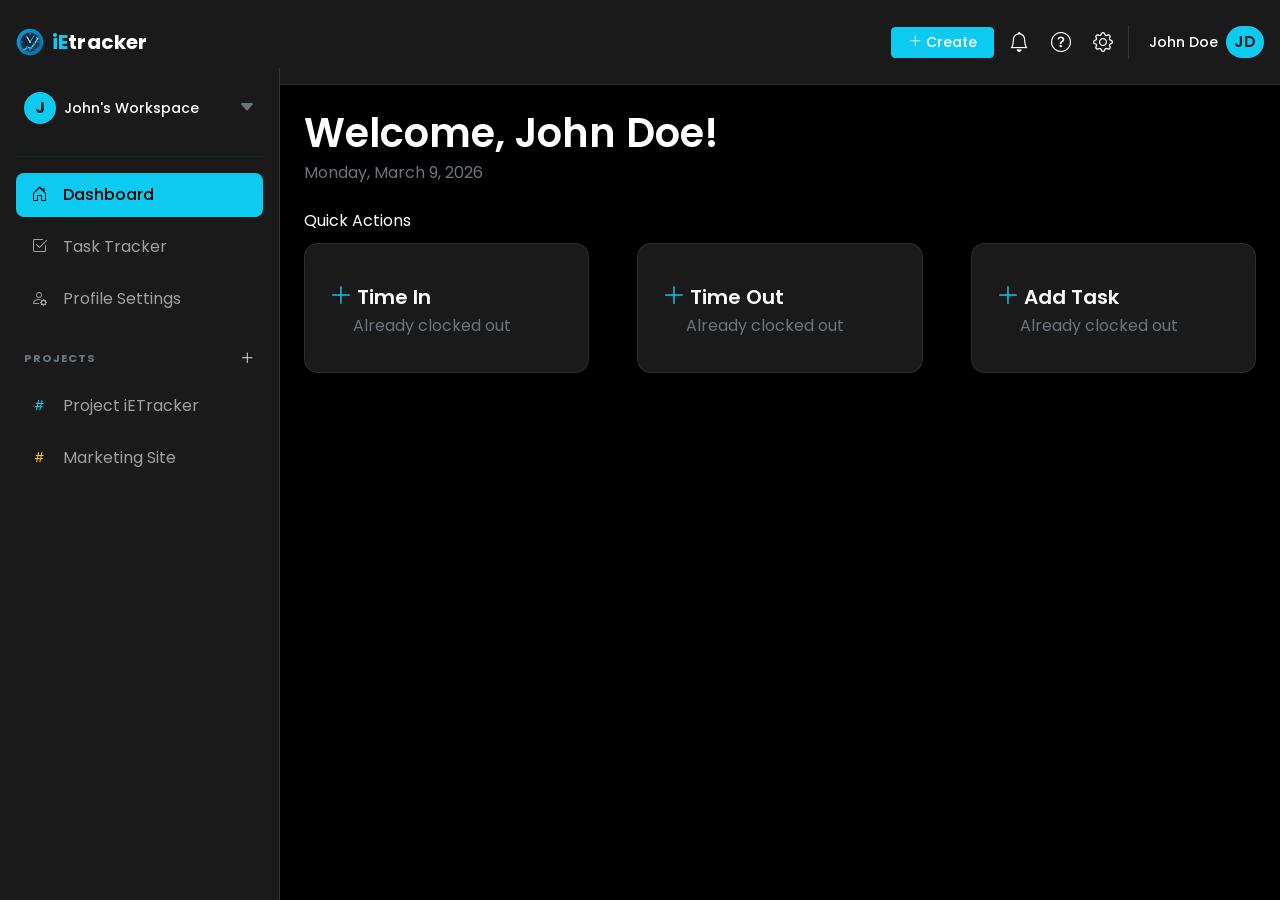
==== index.html @ 57fd5f18 "moved index" ====
<!doctype html>
<html lang="en">
  <head>
    <meta charset="utf-8" />
    <meta name="viewport" content="width=device-width, initial-scale=1" />
    <title>iEtracker</title>
    <link rel="icon" type="image/png" href="/resources/images/logo.svg" />
    <link
      href="https://cdn.jsdelivr.net/npm/bootstrap@5.3.8/dist/css/bootstrap.min.css"
      rel="stylesheet"
      integrity="sha384-sRIl4kxILFvY47J16cr9ZwB07vP4J8+LH7qKQnuqkuIAvNWLzeN8tE5YBujZqJLB"
      crossorigin="anonymous" />
    <link
      rel="stylesheet"
      href="https://cdn.jsdelivr.net/npm/bootstrap-icons@1.11.0/font/bootstrap-icons.css" />
    <link rel="stylesheet" href="/styles/style.css" />
  </head>
  <body>
    <nav class="navbar navbar-expand-lg app-navbar">
      <div class="container-fluid app-navbar-inner">
        <a
          href="#"
          class="app-brand d-flex align-items-center gap-2 text-decoration-none">
          <img class="app-logo" src="/resources/images/logo.svg" alt="logo" />
          <div class="d-flex align-items-center lh-1">
            <span class="text-info fs-5 fw-bold text-decoration-none">iE</span
            ><span class="text-white fs-5 fw-bold text-decoration-none"
              >tracker</span
            >
          </div>
        </a>

        <div class="d-flex align-items-center gap-3 app-navbar-actions">
          <div class="d-flex align-items-center gap-2 app-navbar-tools">
            <button
              type="button"
              class="btn btn-info btn-sm px-3 fw-medium text-white">
              <i class="bi bi-plus-lg"></i> Create
            </button>
            <button
              class="btn app-icon-btn"
              type="button"
              aria-label="Notifications">
              <i class="bi bi-bell fs-5 text-white"></i>
            </button>
            <button class="btn app-icon-btn" type="button" aria-label="Help">
              <i class="bi bi-question-circle fs-5 text-white"></i>
            </button>
            <button
              class="btn app-icon-btn"
              type="button"
              aria-label="Settings">
              <i class="bi bi-gear fs-5 text-white"></i>
            </button>
          </div>
          <div class="d-flex align-items-center gap-2 app-profile">
            <span class="text-white small fw-medium">John Doe</span>
            <span class="rounded-pill bg-info text-dark fw-semibold px-2 py-1"
              >JD</span
            >
          </div>
        </div>
      </div>
    </nav>

    <aside class="sidebar d-flex flex-column p-3">
      <!-- Workspace Switcher Area -->
      <div class="d-flex align-items-center justify-content-between mb-4 p-2">
        <div class="d-flex align-items-center gap-2">
          <span
            class="rounded-circle bg-info text-dark fw-bold d-flex align-items-center justify-content-center"
            style="width: 32px; height: 32px"
            >J</span
          >
          <span class="text-white fw-medium small">John's Workspace</span>
        </div>

        <i class="bi bi-caret-down-fill text-secondary"></i>
      </div>

      <span
        class="border border-bottom-0 border-info"
        style="--bs-border-opacity: 0.1"></span>
      <!-- Primary Navigation -->
      <div class="d-flex flex-column gap-1 mb-4">
        <!-- <small class="text-uppercase text-secondary fw-bold mb-2 px-2" style="font-size: 0.7rem; letter-spacing: 1px;">Main Menu</small> -->
        <a
          href="#"
          class="nav-link active d-flex align-items-center gap-3 mt-3">
          <i class="bi bi-house-door"></i> Dashboard
        </a>
        <a href="#" class="nav-link d-flex align-items-center gap-3">
          <i class="bi bi-check2-square"></i> Task Tracker
        </a>
        <a href="#" class="nav-link d-flex align-items-center gap-3">
          <i class="bi bi-person-gear"></i> Profile Settings
        </a>
      </div>

      <!-- Projects Section -->
      <div class="d-flex flex-column gap-1">
        <div
          class="d-flex align-items-center justify-content-between px-2 mb-2">
          <small
            class="text-uppercase text-secondary fw-bold"
            style="font-size: 0.7rem; letter-spacing: 1px"
            >Projects</small
          >
          <button class="btn btn-sm p-0 text-white">
            <i class="bi bi-plus-lg"></i>
          </button>
        </div>
        <a href="#" class="nav-link d-flex align-items-center gap-3">
          <i class="bi bi-hash text-info"></i> Project iETracker
        </a>
        <a href="#" class="nav-link d-flex align-items-center gap-3">
          <i class="bi bi-hash text-warning"></i> Marketing Site
        </a>
      </div>
    </aside>

    <main class="app-main">

      <h1 class="text-white fw-semibold mb-1">Welcome, John Doe!</h1>
      <p class="text-secondary mb-4">Monday, March 9, 2026</p>
      <span class="text-white">Quick Actions </span>

      <section class="d-flex gap-5 justify-content-center">

      <div
        class="content-card quick-action-card d-flex align-items-center gap-3 text-light">
        <div class="d-flex flex-column">
          <div>
           <i class="bi bi-plus-lg fs-4 text-info"></i>
          <span class="fs-5 fw-semibold">Time In</span>
          </div>
          <span class="fs-6 text-secondary mx-4">Already clocked out</span>
        </div>
      </div>

       <div
        class="content-card quick-action-card d-flex align-items-center gap-3 text-light">
        <div class="d-flex flex-column">
          <div>
           <i class="bi bi-plus-lg fs-4 text-info"></i>
          <span class="fs-5 fw-semibold">Time Out</span>
          </div>
          <span class="fs-6 text-secondary mx-4">Already clocked out</span>
        </div>
      </div>

      <div
        class="content-card quick-action-card d-flex align-items-center gap-3 text-light">
        <div class="d-flex flex-column">
          <div>
           <i class="bi bi-plus-lg fs-4 text-info"></i>
          <span class="fs-5 fw-semibold">Add Task</span>
          </div>
          <span class="fs-6 text-secondary mx-4">Already clocked out</span>
        </div>
      </div>

      </section>
    </main>

    <script
      src="https://cdn.jsdelivr.net/npm/@popperjs/core@2.11.8/dist/umd/popper.min.js"
      integrity="sha384-I7E8VVD/ismYTF4hNIPjVp/Zjvgyol6VFvRkX/vR+Vc4jQkC+hVqc2pM8ODewa9r"
      crossorigin="anonymous"></script>
    <script
      src="https://cdn.jsdelivr.net/npm/bootstrap@5.3.8/dist/js/bootstrap.min.js"
      integrity="sha384-G/EV+4j2dNv+tEPo3++6LCgdCROaejBqfUeNjuKAiuXbjrxilcCdDz6ZAVfHWe1Y"
      crossorigin="anonymous"></script>
    <script
      src="https://cdn.jsdelivr.net/npm/bootstrap@5.3.8/dist/js/bootstrap.bundle.min.js"
      integrity="sha384-FKyoEForCGlyvwx9Hj09JcYn3nv7wiPVlz7YYwJrWVcXK/BmnVDxM+D2scQbITxI"
      crossorigin="anonymous"></script>
  </body>
</html>
---- styles/style.css ----
@import url("https://fonts.googleapis.com/css2?family=Inter:ital,opsz,wght@0,14..32,100..900;1,14..32,100..900&family=Poppins:ital,wght@0,100;0,200;0,300;0,400;0,500;0,600;0,700;0,800;0,900;1,100;1,200;1,300;1,400;1,500;1,600;1,700;1,800;1,900&display=swap");

* {
  font-family: "Poppins", "Arial";
}

:root {
  --app-navbar-height: 68px;
  --app-sidebar-width: 280px;
}

body {
  background-color: black;
  margin: 0;
}

.navbar,
.sidebar {
  background-color: #1a1a1a;
}

.app-navbar {
  border-bottom: 1px solid rgba(255, 255, 255, 0.08);
}

.app-navbar-inner {
  min-height: var(--app-navbar-height);
  padding-inline: 1rem;
}

.app-brand {
  letter-spacing: 0.01em;
}

.app-logo {
  width: 28px;
  height: 28px;
}

.app-navbar-tools {
  padding-right: 0.5rem;
  border-right: 1px solid rgba(255, 255, 255, 0.12);
}

.app-icon-btn {
  width: 34px;
  height: 34px;
  border-radius: 8px;
  padding: 0;
  display: inline-flex;
  align-items: center;
  justify-content: center;
}

.app-icon-btn:hover {
  background-color: rgba(255, 255, 255, 0.08);
}

.app-profile {
  padding-left: 0.25rem;
}

.sidebar {
  width: var(--app-sidebar-width);
  height: calc(100vh - var(--app-navbar-height));
  position: fixed;
  top: var(--app-navbar-height);
  left: 0;
  border-right: 1px solid #333;
  padding-top: 20px;
  background-color: #1a1a1a;
  overflow-y: auto;
}

.app-main {
  margin-left: var(--app-sidebar-width);
  padding: 1.5rem;
}

.content-card {
  background-color: #1a1a1a;
  border: 1px solid rgba(255, 255, 255, 0.08);
  border-radius: 14px;
  padding: 1.5rem;
}

.quick-action-card {
  width: 350px;
  min-height: 130px;
  margin-top: 10px;
}

/* Style the links/items inside */
.sidebar .nav-link {
  color: #a0a0a0;
  padding: 10px 15px;
  border-radius: 8px;
  margin: 2px 0;
  transition: all 0.2s;
}

.sidebar .nav-link:hover {
  background-color: #333;
  color: #fff;
}

.sidebar .nav-link.active {
  background-color: #0dcaf0; /* Bootstrap Info color */
  color: #000;
  font-weight: 500;
}

@media (max-width: 768px) {
  .app-navbar-inner {
    flex-wrap: wrap;
    gap: 0.75rem;
    padding-block: 0.6rem;
  }

  .app-navbar-actions {
    width: 100%;
    justify-content: space-between;
  }

  .app-navbar-tools {
    border-right: 0;
    padding-right: 0;
  }

  .sidebar {
    position: static;
    width: 100%;
    height: auto;
    border-right: 0;
    border-bottom: 1px solid #333;
  }

  .app-main {
    margin-left: 0;
    padding: 1rem;
  }
}
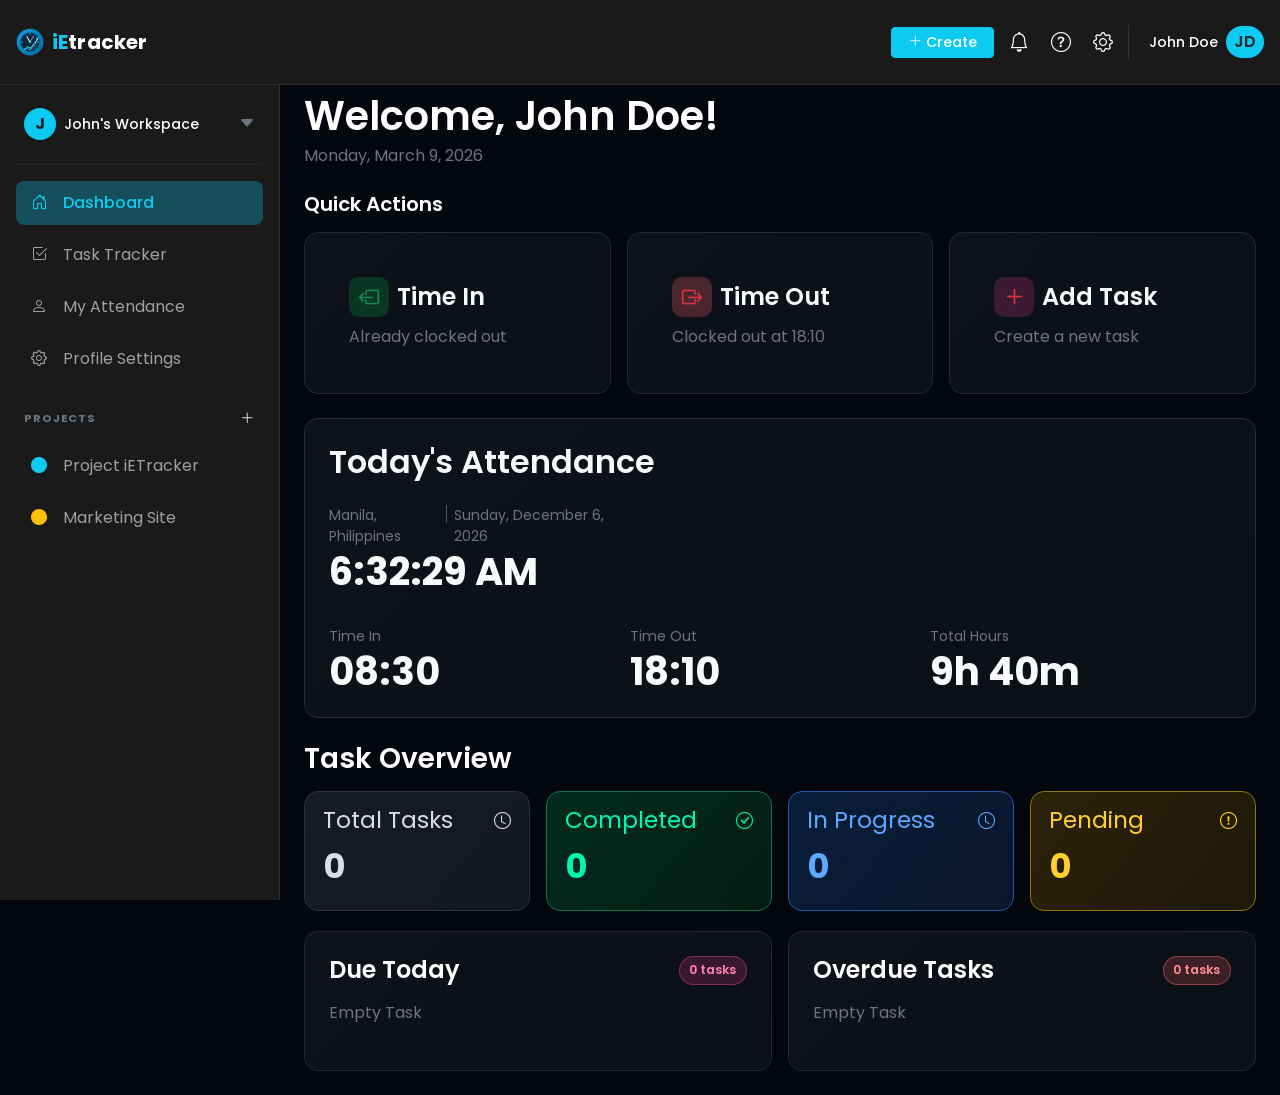
==== commit dd80bc82: "Revamp dashboard layout and add widgets Rework main dashboard UI: reorganized sidebar items and swap" ====
--- a/index.html
+++ b/index.html
@@ -4,7 +4,7 @@
     <meta charset="utf-8" />
     <meta name="viewport" content="width=device-width, initial-scale=1" />
     <title>iEtracker</title>
-    <link rel="icon" type="image/png" href="/resources/images/logo.svg" />
+    <link rel="icon" type="image/svg+xml" href="./resources/images/logo.svg" />
     <link
       href="https://cdn.jsdelivr.net/npm/bootstrap@5.3.8/dist/css/bootstrap.min.css"
       rel="stylesheet"
@@ -13,7 +13,7 @@
     <link
       rel="stylesheet"
       href="https://cdn.jsdelivr.net/npm/bootstrap-icons@1.11.0/font/bootstrap-icons.css" />
-    <link rel="stylesheet" href="/styles/style.css" />
+    <link rel="stylesheet" href="./styles/style.css" />
   </head>
   <body>
     <nav class="navbar navbar-expand-lg app-navbar">
@@ -21,7 +21,7 @@
         <a
           href="#"
           class="app-brand d-flex align-items-center gap-2 text-decoration-none">
-          <img class="app-logo" src="/resources/images/logo.svg" alt="logo" />
+          <img class="app-logo" src="./resources/images/logo.svg" alt="logo" />
           <div class="d-flex align-items-center lh-1">
             <span class="text-info fs-5 fw-bold text-decoration-none">iE</span
             ><span class="text-white fs-5 fw-bold text-decoration-none"
@@ -65,7 +65,7 @@
 
     <aside class="sidebar d-flex flex-column p-3">
       <!-- Workspace Switcher Area -->
-      <div class="d-flex align-items-center justify-content-between mb-4 p-2">
+      <div class="d-flex align-items-center justify-content-between mb-3 mt-3 p-2">
         <div class="d-flex align-items-center gap-2">
           <span
             class="rounded-circle bg-info text-dark fw-bold d-flex align-items-center justify-content-center"
@@ -86,14 +86,17 @@
         <!-- <small class="text-uppercase text-secondary fw-bold mb-2 px-2" style="font-size: 0.7rem; letter-spacing: 1px;">Main Menu</small> -->
         <a
           href="#"
-          class="nav-link active d-flex align-items-center gap-3 mt-3">
+          class="nav-link active d-flex align-items-center gap-3 mt-3 text-info">
           <i class="bi bi-house-door"></i> Dashboard
         </a>
         <a href="#" class="nav-link d-flex align-items-center gap-3">
           <i class="bi bi-check2-square"></i> Task Tracker
         </a>
         <a href="#" class="nav-link d-flex align-items-center gap-3">
-          <i class="bi bi-person-gear"></i> Profile Settings
+          <i class="bi bi-person"></i> My Attendance
+        </a>
+        <a href="#" class="nav-link d-flex align-items-center gap-3">
+          <i class="bi bi-gear"></i> Profile Settings
         </a>
       </div>
 
@@ -107,62 +110,163 @@
             >Projects</small
           >
           <button class="btn btn-sm p-0 text-white">
-            <i class="bi bi-plus-lg"></i>
+            <i class="bi bi-plus-lg "></i>
           </button>
         </div>
         <a href="#" class="nav-link d-flex align-items-center gap-3">
-          <i class="bi bi-hash text-info"></i> Project iETracker
-        </a>
-        <a href="#" class="nav-link d-flex align-items-center gap-3">
-          <i class="bi bi-hash text-warning"></i> Marketing Site
+          <i class="bi bi-circle-fill fs-6 text-info"></i> Project iETracker
+        </a>
+        <a href="#" class="nav-link d-flex align-items-center gap-3">
+          <i class="bi bi-circle-fill fs-6 text-warning"></i> Marketing Site
         </a>
       </div>
     </aside>
 
     <main class="app-main">
-
       <h1 class="text-white fw-semibold mb-1">Welcome, John Doe!</h1>
       <p class="text-secondary mb-4">Monday, March 9, 2026</p>
-      <span class="text-white">Quick Actions </span>
-
-      <section class="d-flex gap-5 justify-content-center">
-
-      <div
-        class="content-card quick-action-card d-flex align-items-center gap-3 text-light">
-        <div class="d-flex flex-column">
-          <div>
-           <i class="bi bi-plus-lg fs-4 text-info"></i>
-          <span class="fs-5 fw-semibold">Time In</span>
-          </div>
-          <span class="fs-6 text-secondary mx-4">Already clocked out</span>
-        </div>
-      </div>
-
-       <div
-        class="content-card quick-action-card d-flex align-items-center gap-3 text-light">
-        <div class="d-flex flex-column">
-          <div>
-           <i class="bi bi-plus-lg fs-4 text-info"></i>
-          <span class="fs-5 fw-semibold">Time Out</span>
-          </div>
-          <span class="fs-6 text-secondary mx-4">Already clocked out</span>
-        </div>
-      </div>
-
-      <div
-        class="content-card quick-action-card d-flex align-items-center gap-3 text-light">
-        <div class="d-flex flex-column">
-          <div>
-           <i class="bi bi-plus-lg fs-4 text-info"></i>
-          <span class="fs-5 fw-semibold">Add Task</span>
-          </div>
-          <span class="fs-6 text-secondary mx-4">Already clocked out</span>
-        </div>
-      </div>
-
+      <h2 class="text-white fs-5 fw-semibold mb-3">Quick Actions</h2>
+
+      <section class="row g-3 quick-actions-row">
+        <div class="col-12 col-md-6 col-xl-4">
+          <div class="content-card quick-action-card card h-100 text-light">
+            <div class="card-body d-flex flex-column gap-2">
+              <div class="d-flex align-items-center gap-2">
+                <span class="timeIn quick-action-icon text-success-emphasis">
+                  <i class="bi bi-box-arrow-left text-success fs-5 icon-bold"></i>
+                </span>
+                <span class="fs-4 fw-semibold">Time In</span>
+              </div>
+              <span class="text-secondary">Already clocked out</span>
+            </div>
+          </div>
+        </div>
+
+        <div class="col-12 col-md-6 col-xl-4">
+          <div class="content-card quick-action-card card h-100 text-light">
+            <div class="card-body d-flex flex-column gap-2">
+              <div class="d-flex align-items-center gap-2">
+                <span class="timeOut quick-action-icon text-danger-emphasis">
+                  <i class="bi bi-box-arrow-right text-danger fs-5 icon-bold"></i>
+                </span>
+                <span class="fs-4 fw-semibold">Time Out</span>
+              </div>
+              <span class="text-secondary">Clocked out at 18:10</span>
+            </div>
+          </div>
+        </div>
+
+        <div class="col-12 col-md-6 col-xl-4">
+          <div class="content-card quick-action-card card h-100 text-light">
+            <div class="card-body d-flex flex-column gap-2">
+              <div class="d-flex align-items-center gap-2">
+                <span class="addTask quick-action-icon text-danger icon-bold">
+                  <i class="bi bi-plus-lg fs-5"></i>
+                </span>
+                <span class="fs-4 fw-semibold">Add Task</span>
+              </div>
+              <span class="text-secondary">Create a new task</span>
+            </div>
+          </div>
+        </div>
+      </section>
+
+      <section class="content-card attendance-card text-light mt-4">
+        <h3 class="fs-2 fw-semibold mb-4">Today's Attendance</h3>
+          <div class="row g-3">
+          <div class="col-12 col-md-4">
+<p class="small text-secondary mb-1 d-flex align-items-center gap-2">
+  <span>Manila, Philippines</span>
+  <span class="vr border-info opacity-75" style="height: 17px"></span>
+  <span id="day"></span>
+</p>            <p class="attendance-value mb-0"><span id="time"></span></p>
+          </div>
+
+        <div class="row g-3">
+          <div class="col-12 col-md-4">
+            <p class="small text-secondary mb-1">Time In</p>
+            <p class="attendance-value mb-0">08:30</p>
+          </div>
+          <div class="col-12 col-md-4">
+            <p class="small text-secondary mb-1">Time Out</p>
+            <p class="attendance-value mb-0">18:10</p>
+          </div>
+          <div class="col-12 col-md-4">
+            <p class="small text-secondary mb-1">Total Hours</p>
+            <p class="attendance-value mb-0">9h 40m</p>
+          </div>
+        </div>
+      </section>
+
+      <section class="mt-4">
+        <h3 class="text-white fs-3 fw-semibold mb-3">Task Overview</h3>
+        <div class="row g-3">
+          <div class="col-12 col-sm-6 col-xl-3">
+            <div class="task-card task-total h-100">
+              <div class="d-flex justify-content-between align-items-start mb-3">
+                <span class="task-label">Total Tasks</span>
+                <i class="bi bi-clock task-icon"></i>
+              </div>
+              <p class="task-value mb-0">0</p>
+            </div>
+          </div>
+
+          <div class="col-12 col-sm-6 col-xl-3">
+            <div class="task-card task-completed h-100">
+              <div class="d-flex justify-content-between align-items-start mb-3">
+                <span class="task-label">Completed</span>
+                <i class="bi bi-check-circle task-icon"></i>
+              </div>
+              <p class="task-value mb-0">0</p>
+            </div>
+          </div>
+
+          <div class="col-12 col-sm-6 col-xl-3">
+            <div class="task-card task-progress h-100">
+              <div class="d-flex justify-content-between align-items-start mb-3">
+                <span class="task-label">In Progress</span>
+                <i class="bi bi-clock task-icon"></i>
+              </div>
+              <p class="task-value mb-0">0</p>
+            </div>
+          </div>
+
+          <div class="col-12 col-sm-6 col-xl-3">
+            <div class="task-card task-pending h-100">
+              <div class="d-flex justify-content-between align-items-start mb-3">
+                <span class="task-label">Pending</span>
+                <i class="bi bi-exclamation-circle task-icon"></i>
+              </div>
+              <p class="task-value mb-0">0</p>
+            </div>
+          </div>
+        </div>
+      </section>
+
+      <section class="row g-3 mt-1">
+        <div class="col-12 col-xl-6">
+          <div class="content-card due-card h-100">
+            <div class="d-flex justify-content-between align-items-center mb-3">
+              <h4 class="text-white fs-4 fw-semibold mb-0">Due Today</h4>
+              <span class="task-pill">0 tasks</span>
+            </div>
+            <p class="text-secondary mb-0">Empty Task</p>
+          </div>
+        </div>
+
+        <div class="col-12 col-xl-6">
+          <div class="content-card due-card h-100">
+            <div class="d-flex justify-content-between align-items-center mb-3">
+              <h4 class="text-white fs-4 fw-semibold mb-0">Overdue Tasks</h4>
+              <span class="task-pill task-pill-danger">0 tasks</span>
+            </div>
+            <p class="text-secondary mb-0">Empty Task</p>
+          </div>
+        </div>
       </section>
     </main>
 
+      <script src="scripts/script.js"></script>
     <script
       src="https://cdn.jsdelivr.net/npm/@popperjs/core@2.11.8/dist/umd/popper.min.js"
       integrity="sha384-I7E8VVD/ismYTF4hNIPjVp/Zjvgyol6VFvRkX/vR+Vc4jQkC+hVqc2pM8ODewa9r"
--- a/styles/style.css
+++ b/styles/style.css
@@ -7,11 +7,14 @@
 :root {
   --app-navbar-height: 68px;
   --app-sidebar-width: 280px;
+  --panel-bg: #11151d;
+  --panel-border: #1f2a38;
 }
 
 body {
-  background-color: black;
+  background-color: #04070d;
   margin: 0;
+  padding-top: var(--app-navbar-height);
 }
 
 .navbar,
@@ -20,6 +23,11 @@
 }
 
 .app-navbar {
+  position: fixed;
+  top: 0;
+  left: 0;
+  right: 0;
+  z-index: 1030;
   border-bottom: 1px solid rgba(255, 255, 255, 0.08);
 }
 
@@ -60,12 +68,25 @@
   padding-left: 0.25rem;
 }
 
+.timeOut {
+  background-color: rgba(255, 100, 103, 0.25);
+}
+
+.timeIn {
+  background-color: rgba(0, 201, 80, 0.2);
+}
+
+.addTask {
+  background-color: rgba(232, 62, 140, 0.22);
+}
+
 .sidebar {
   width: var(--app-sidebar-width);
-  height: calc(100vh - var(--app-navbar-height));
   position: fixed;
   top: var(--app-navbar-height);
+  bottom: 0;
   left: 0;
+  z-index: 1020;
   border-right: 1px solid #333;
   padding-top: 20px;
   background-color: #1a1a1a;
@@ -78,16 +99,120 @@
 }
 
 .content-card {
-  background-color: #1a1a1a;
-  border: 1px solid rgba(255, 255, 255, 0.08);
+  background: linear-gradient(135deg, #0d121b, #0b0f16);
+  border: 1px solid var(--panel-border);
   border-radius: 14px;
   padding: 1.5rem;
+  cursor: pointer;
 }
 
 .quick-action-card {
-  width: 350px;
+  width: 100%;
   min-height: 130px;
-  margin-top: 10px;
+  margin-top: 0;
+  transition:
+    border-color 0.2s ease,
+    transform 0.2s ease;
+}
+
+.quick-action-card .card-body {
+  padding: 1.25rem;
+}
+
+.quick-action-card:hover {
+  border-color: #2a3f5f;
+  transform: translateY(-2px);
+}
+
+.quick-action-icon {
+  width: 40px;
+  height: 40px;
+  border-radius: 10px;
+  display: inline-flex;
+  align-items: center;
+  justify-content: center;
+  flex-shrink: 0;
+}
+
+.icon-bold {
+  -webkit-text-stroke: 0.4px currentColor;
+}
+
+.attendance-card {
+  border-color: #2b313a;
+}
+
+.attendance-value {
+  color: #f8fafc;
+  font-size: clamp(1.8rem, 3vw, 2.5rem);
+  font-weight: 700;
+  line-height: 1.1;
+}
+
+.task-card {
+  border: 1px solid var(--panel-border);
+  border-radius: 14px;
+  padding: 1rem 1.1rem;
+  min-height: 120px;
+}
+
+.task-label {
+  font-size: 1.45rem;
+  line-height: 1.1;
+}
+
+.task-icon {
+  font-size: 1.05rem;
+}
+
+.task-value {
+  font-size: 2.1rem;
+  font-weight: 700;
+  line-height: 1;
+}
+
+.task-total {
+  background: linear-gradient(130deg, #171b24, #14171f);
+  border-color: #273242;
+  color: #d7dee8;
+}
+
+.task-completed {
+  background: linear-gradient(130deg, #032b1e, #041c14);
+  border-color: #0f714f;
+  color: #00f7ad;
+}
+
+.task-progress {
+  background: linear-gradient(130deg, #091d39, #0a172b);
+  border-color: #1d5ba5;
+  color: #5da7ff;
+}
+
+.task-pending {
+  background: linear-gradient(130deg, #2b2209, #1f1808);
+  border-color: #927311;
+  color: #ffcf2e;
+}
+
+.due-card {
+  min-height: 140px;
+}
+
+.task-pill {
+  background-color: rgba(232, 62, 140, 0.2);
+  color: #ff7eb8;
+  border: 1px solid rgba(232, 62, 140, 0.45);
+  font-size: 0.78rem;
+  font-weight: 600;
+  border-radius: 999px;
+  padding: 0.25rem 0.6rem;
+}
+
+.task-pill-danger {
+  background-color: rgba(255, 100, 103, 0.2);
+  color: #ff8f91;
+  border-color: rgba(255, 100, 103, 0.45);
 }
 
 /* Style the links/items inside */
@@ -105,7 +230,7 @@
 }
 
 .sidebar .nav-link.active {
-  background-color: #0dcaf0; /* Bootstrap Info color */
+ background-color: rgba(13, 202, 240, 0.3);
   color: #000;
   font-weight: 500;
 }
@@ -139,4 +264,16 @@
     margin-left: 0;
     padding: 1rem;
   }
-}
+
+  .quick-action-card {
+    min-height: 110px;
+  }
+
+  .task-label {
+    font-size: 1.2rem;
+  }
+
+  .task-value {
+    font-size: 1.8rem;
+  }
+}
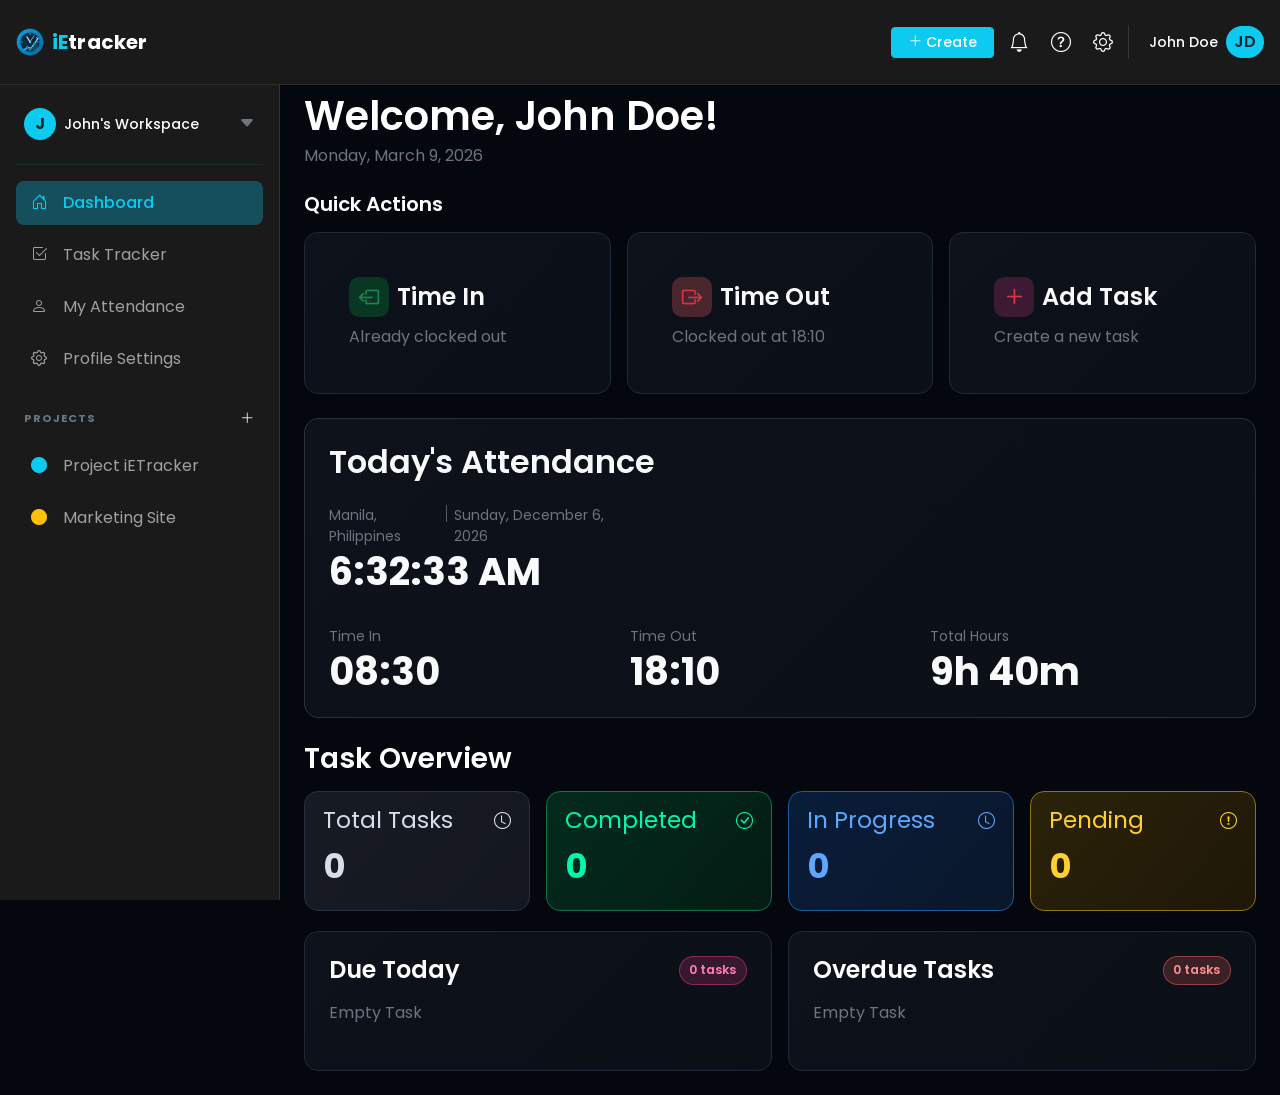
==== commit c7cb51bc: "Refactor auth UI, add assets and styles Update authentication UI and assets: change index title to "" ====
--- a/index.html
+++ b/index.html
@@ -3,7 +3,7 @@
   <head>
     <meta charset="utf-8" />
     <meta name="viewport" content="width=device-width, initial-scale=1" />
-    <title>iEtracker</title>
+    <title>iEtracker - Dashboard</title>
     <link rel="icon" type="image/svg+xml" href="./resources/images/logo.svg" />
     <link
       href="https://cdn.jsdelivr.net/npm/bootstrap@5.3.8/dist/css/bootstrap.min.css"
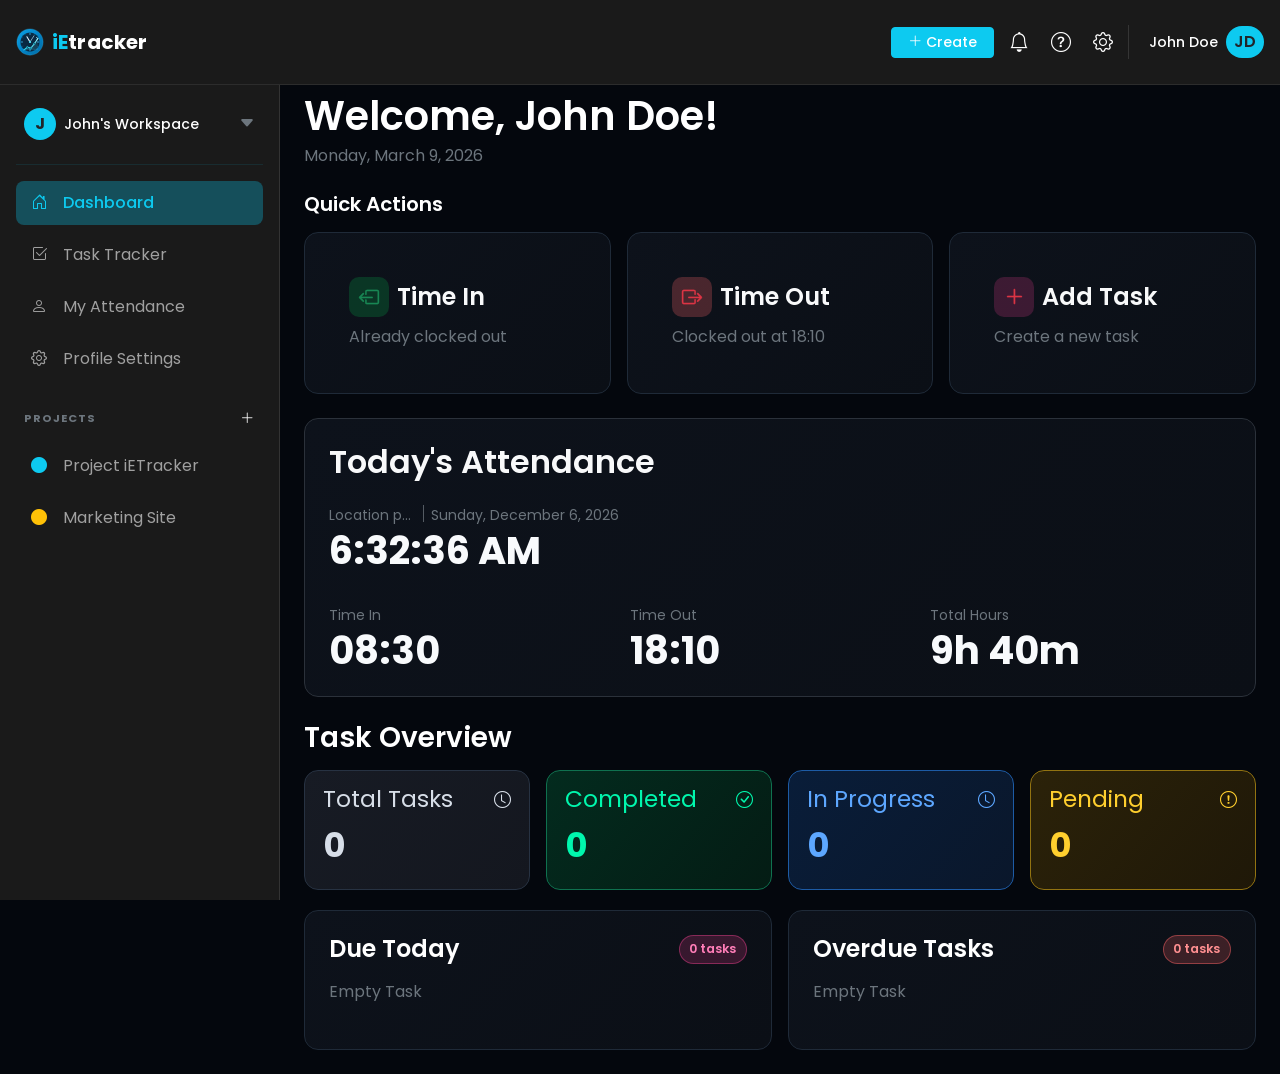
==== commit 41e00042: "Add task views, geolocation, and styles Introduce task UI and improve attendance/time behavior: add " ====
--- a/index.html
+++ b/index.html
@@ -21,7 +21,7 @@
         <a
           href="#"
           class="app-brand d-flex align-items-center gap-2 text-decoration-none">
-          <img class="app-logo" src="./resources/images/logo.svg" alt="logo" />
+          <img class="app-logo" src="/resources/images/logo.svg" alt="logo" />
           <div class="d-flex align-items-center lh-1">
             <span class="text-info fs-5 fw-bold text-decoration-none">iE</span
             ><span class="text-white fs-5 fw-bold text-decoration-none"
@@ -89,7 +89,7 @@
           class="nav-link active d-flex align-items-center gap-3 mt-3 text-info">
           <i class="bi bi-house-door"></i> Dashboard
         </a>
-        <a href="#" class="nav-link d-flex align-items-center gap-3">
+        <a href="/views/users/task_tracker.html" class="nav-link d-flex align-items-center gap-3">
           <i class="bi bi-check2-square"></i> Task Tracker
         </a>
         <a href="#" class="nav-link d-flex align-items-center gap-3">
@@ -175,10 +175,10 @@
         <h3 class="fs-2 fw-semibold mb-4">Today's Attendance</h3>
           <div class="row g-3">
           <div class="col-12 col-md-4">
-<p class="small text-secondary mb-1 d-flex align-items-center gap-2">
-  <span>Manila, Philippines</span>
+<p class="small text-secondary mb-1 d-flex align-items-center gap-2 attendance-meta">
+  <span id="location" class="attendance-location"></span>
   <span class="vr border-info opacity-75" style="height: 17px"></span>
-  <span id="day"></span>
+  <span id="day" class="attendance-day"></span>
 </p>            <p class="attendance-value mb-0"><span id="time"></span></p>
           </div>
 
--- a/styles/style.css
+++ b/styles/style.css
@@ -149,6 +149,24 @@
   line-height: 1.1;
 }
 
+.attendance-meta {
+  flex-wrap: nowrap;
+  min-width: 0;
+}
+
+.attendance-location {
+  display: inline-block;
+  min-width: 0;
+  max-width: 100%;
+  white-space: nowrap;
+  overflow: hidden;
+  text-overflow: ellipsis;
+}
+
+.attendance-day {
+  white-space: nowrap;
+}
+
 .task-card {
   border: 1px solid var(--panel-border);
   border-radius: 14px;
@@ -230,7 +248,7 @@
 }
 
 .sidebar .nav-link.active {
- background-color: rgba(13, 202, 240, 0.3);
+  background-color: rgba(13, 202, 240, 0.3);
   color: #000;
   font-weight: 500;
 }
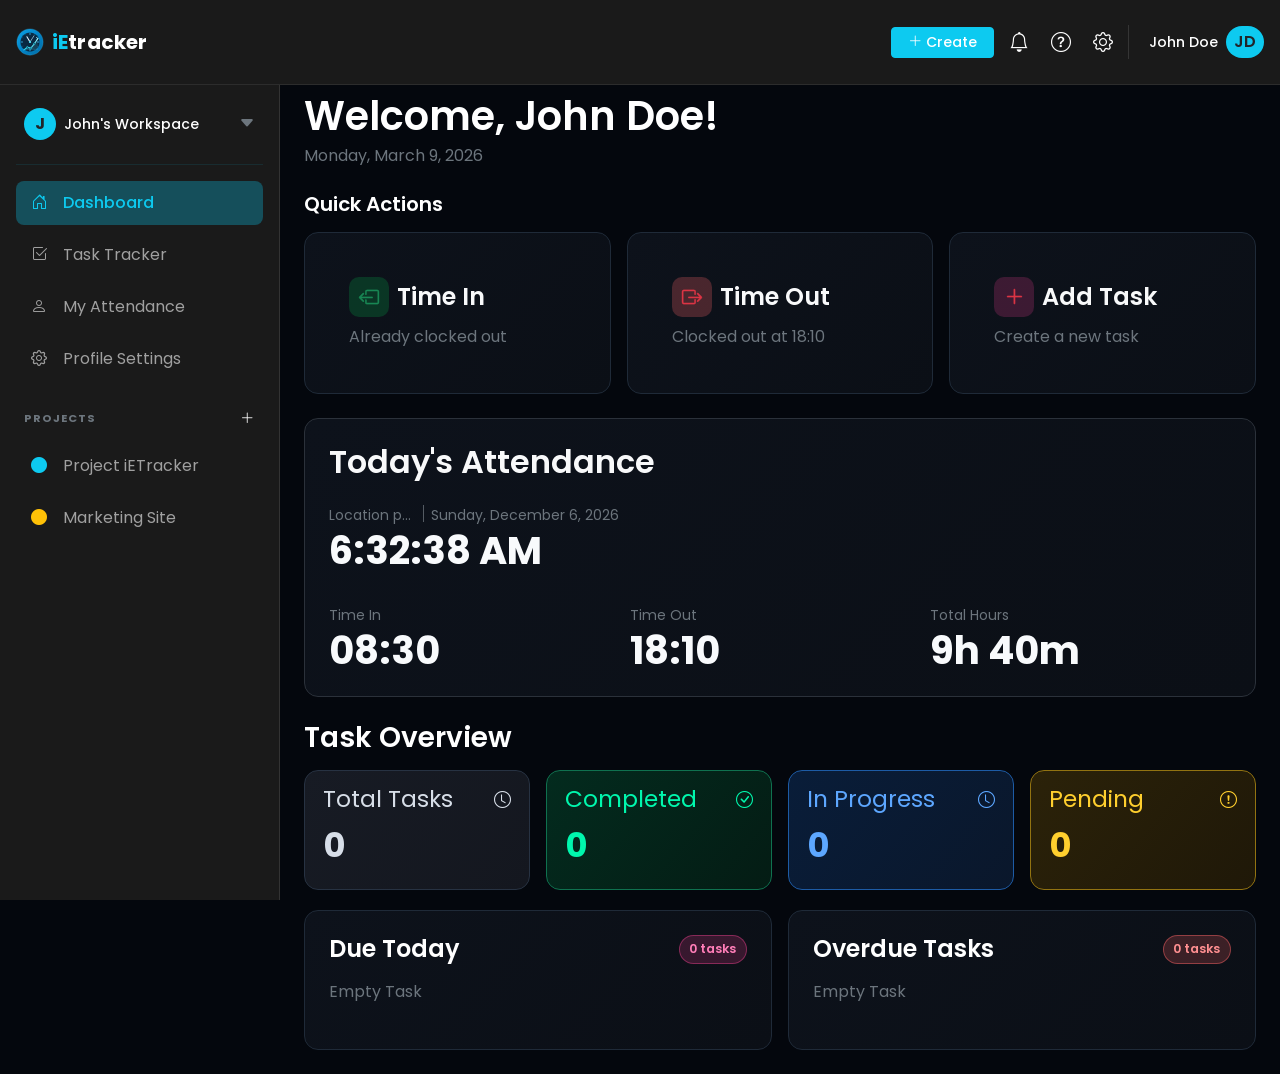
==== commit c1824254: "Add attendance/profile/project pages and styles Add new user views for attendance, profile settings," ====
--- a/index.html
+++ b/index.html
@@ -85,17 +85,19 @@
       <div class="d-flex flex-column gap-1 mb-4">
         <!-- <small class="text-uppercase text-secondary fw-bold mb-2 px-2" style="font-size: 0.7rem; letter-spacing: 1px;">Main Menu</small> -->
         <a
-          href="#"
+          href="./index.html"
           class="nav-link active d-flex align-items-center gap-3 mt-3 text-info">
           <i class="bi bi-house-door"></i> Dashboard
         </a>
-        <a href="/views/users/task_tracker.html" class="nav-link d-flex align-items-center gap-3">
+        <a
+          href="./views/users/task_tracker.html"
+          class="nav-link d-flex align-items-center gap-3">
           <i class="bi bi-check2-square"></i> Task Tracker
         </a>
-        <a href="#" class="nav-link d-flex align-items-center gap-3">
+        <a href="./views/users/attendance.html" class="nav-link d-flex align-items-center gap-3">
           <i class="bi bi-person"></i> My Attendance
         </a>
-        <a href="#" class="nav-link d-flex align-items-center gap-3">
+        <a href="./views/users/profile_settings.html" class="nav-link d-flex align-items-center gap-3">
           <i class="bi bi-gear"></i> Profile Settings
         </a>
       </div>
@@ -113,10 +115,10 @@
             <i class="bi bi-plus-lg "></i>
           </button>
         </div>
-        <a href="#" class="nav-link d-flex align-items-center gap-3">
+        <a href="./views/users/project_ietracker.html" class="nav-link d-flex align-items-center gap-3">
           <i class="bi bi-circle-fill fs-6 text-info"></i> Project iETracker
         </a>
-        <a href="#" class="nav-link d-flex align-items-center gap-3">
+        <a href="./views/users/project_marketing_site.html" class="nav-link d-flex align-items-center gap-3">
           <i class="bi bi-circle-fill fs-6 text-warning"></i> Marketing Site
         </a>
       </div>
--- a/styles/style.css
+++ b/styles/style.css
@@ -9,6 +9,7 @@
   --app-sidebar-width: 280px;
   --panel-bg: #11151d;
   --panel-border: #1f2a38;
+  --panel-profile-border: #1e2939;
 }
 
 body {
@@ -174,6 +175,13 @@
   min-height: 120px;
 }
 
+.task-card-profile {
+  border: 1px solid var(--panel-profile-border);
+  border-radius: 14px;
+  padding: 1rem 1.1rem;
+  min-height: 120px;
+}
+
 .task-label {
   font-size: 1.45rem;
   line-height: 1.1;
@@ -253,6 +261,475 @@
   font-weight: 500;
 }
 
+.attendance-page {
+  padding: 0;
+}
+
+.attendance-shell {
+  min-height: calc(100vh - var(--app-navbar-height));
+  background: #04070d;
+}
+
+.attendance-topbar {
+  padding: 0.85rem 1.2rem;
+  border-bottom: 1px solid #182333;
+  display: flex;
+  align-items: center;
+  justify-content: space-between;
+  gap: 1rem;
+}
+
+.attendance-heading {
+  margin: 0;
+  color: #f5f8ff;
+  font-size: 2.15rem;
+  font-weight: 700;
+}
+
+.attendance-month-nav {
+  display: flex;
+  align-items: center;
+  gap: 0.7rem;
+}
+
+.month-arrow,
+.month-chip {
+  border: 1px solid #223041;
+  background: #070b13;
+  color: #b3c0d4;
+  border-radius: 10px;
+}
+
+.month-arrow {
+  width: 30px;
+  height: 30px;
+  display: inline-flex;
+  align-items: center;
+  justify-content: center;
+}
+
+.month-chip {
+  height: 34px;
+  padding: 0 0.95rem;
+  display: inline-flex;
+  align-items: center;
+  gap: 0.45rem;
+  font-size: 0.82rem;
+}
+
+.attendance-metrics {
+  display: grid;
+  grid-template-columns: repeat(5, minmax(0, 1fr));
+  gap: 0.9rem;
+  padding: 1rem 1.2rem;
+  border-bottom: 1px solid #182333;
+}
+
+.metric-card {
+  border: 1px solid #1f2d3d;
+  border-radius: 12px;
+  padding: 0.9rem 0.9rem;
+  display: flex;
+  align-items: center;
+  gap: 0.8rem;
+  background: linear-gradient(120deg, #0c1119, #0a0f16);
+}
+
+.metric-icon {
+  width: 34px;
+  height: 34px;
+  border-radius: 10px;
+  display: inline-flex;
+  align-items: center;
+  justify-content: center;
+  font-size: 0.95rem;
+}
+
+.metric-icon.success {
+  color: #00da74;
+  background: rgba(0, 218, 116, 0.12);
+}
+
+.metric-icon.danger {
+  color: #ff4b59;
+  background: rgba(255, 75, 89, 0.12);
+}
+
+.metric-icon.leave {
+  color: #b962ff;
+  background: rgba(185, 98, 255, 0.12);
+}
+
+.metric-icon.trend {
+  color: #ff43ae;
+  background: rgba(255, 67, 174, 0.12);
+}
+
+.metric-icon.info {
+  color: #3392ff;
+  background: rgba(51, 146, 255, 0.12);
+}
+
+.metric-label {
+  margin: 0;
+  font-size: 0.78rem;
+  color: #8996ab;
+}
+
+.metric-value {
+  margin: 0.1rem 0 0;
+  font-size: 2rem;
+  line-height: 1;
+  font-weight: 700;
+  color: #f8fbff;
+}
+
+.attendance-list {
+  padding: 1rem 1.2rem 0.7rem;
+}
+
+.attendance-empty {
+  border: 1px dashed #2a3b4f;
+  border-radius: 12px;
+  background: linear-gradient(120deg, #0a0f16, #080d14);
+  min-height: 180px;
+  display: flex;
+  flex-direction: column;
+  align-items: center;
+  justify-content: center;
+  text-align: center;
+  gap: 0.45rem;
+  padding: 1.25rem;
+}
+
+.attendance-empty-icon {
+  color: #3e8fff;
+  font-size: 1.9rem;
+}
+
+.attendance-empty-title {
+  margin: 0;
+  color: #f4f8ff;
+  font-size: 1.15rem;
+  font-weight: 600;
+}
+
+.attendance-empty-copy {
+  margin: 0;
+  max-width: 460px;
+  color: #98a4b8;
+  font-size: 0.86rem;
+}
+
+.attendance-row {
+  border: 1px solid #1f2d3d;
+  border-radius: 12px;
+  background: #060a10;
+  padding: 0.85rem 0.9rem;
+  margin-bottom: 0.8rem;
+  display: grid;
+  grid-template-columns: 64px 110px repeat(3, minmax(115px, 1fr));
+  gap: 1.2rem;
+  align-items: center;
+}
+
+.row-date {
+  display: flex;
+  flex-direction: column;
+  align-items: center;
+  line-height: 1.1;
+}
+
+.date-number {
+  margin: 0;
+  color: #f4f8ff;
+  font-weight: 700;
+  font-size: 2rem;
+}
+
+.date-day {
+  margin: 0.22rem 0 0;
+  color: #8e9ab0;
+  font-size: 0.76rem;
+}
+
+.status-chip {
+  justify-self: start;
+  border-radius: 999px;
+  padding: 0.28rem 0.78rem;
+  font-size: 0.76rem;
+  font-weight: 500;
+  display: inline-flex;
+  align-items: center;
+  gap: 0.45rem;
+}
+
+.status-chip.present {
+  color: #00df77;
+  background: rgba(0, 223, 119, 0.16);
+  border: 1px solid rgba(0, 223, 119, 0.35);
+}
+
+.status-chip.leave {
+  color: #cc74ff;
+  background: rgba(204, 116, 255, 0.16);
+  border: 1px solid rgba(204, 116, 255, 0.35);
+}
+
+.row-metric-label {
+  margin: 0;
+  color: #8b98ad;
+  font-size: 0.76rem;
+  display: flex;
+  align-items: center;
+  gap: 0.4rem;
+}
+
+.row-metric-label i {
+  color: #00d97f;
+}
+
+.row-metric-label.out i {
+  color: #ff5a60;
+}
+
+.row-metric-label.hours i {
+  color: #3392ff;
+}
+
+.row-metric-value {
+  margin: 0.18rem 0 0;
+  color: #f2f7ff;
+  font-size: 1.35rem;
+  font-weight: 600;
+  line-height: 1;
+}
+
+.attendance-footer {
+  border-top: 1px solid #182333;
+  padding: 0.7rem 1.2rem;
+  display: flex;
+  align-items: center;
+  justify-content: space-between;
+  gap: 1rem;
+}
+
+.legend-wrap {
+  display: flex;
+  align-items: center;
+  flex-wrap: wrap;
+  gap: 0.9rem;
+  color: #96a2b6;
+  font-size: 0.78rem;
+}
+
+.legend-title {
+  color: #9caac0;
+}
+
+.legend-item {
+  display: inline-flex;
+  align-items: center;
+  gap: 0.35rem;
+}
+
+.dot {
+  width: 11px;
+  height: 11px;
+  border-radius: 50%;
+  display: inline-block;
+}
+
+.dot.present {
+  background: #00df77;
+}
+
+.dot.absent {
+  background: #ff3944;
+}
+
+.dot.leave {
+  background: #b962ff;
+}
+
+.dot.holiday {
+  background: #388dff;
+}
+
+.dot.halfday {
+  background: #ff8a00;
+}
+
+.current-time {
+  margin: 0;
+  color: #97a4ba;
+  font-size: 0.78rem;
+}
+
+.profile-shell {
+  max-width: 100%;
+}
+
+.profile-title {
+  color: #f7f9fd;
+  font-size: 2rem;
+  font-weight: 700;
+  margin: 0;
+}
+
+.profile-subtitle {
+  margin-top: 0.4rem;
+  margin-bottom: 1.35rem;
+  color: #8f9aad;
+  font-size: 0.95rem;
+}
+
+.profile-hero-card {
+  background: linear-gradient(110deg, #171b22, #12161d 78%);
+  border: 1px solid #243041;
+  border-radius: 12px;
+  padding: 1rem;
+  display: flex;
+  align-items: center;
+  gap: 0.9rem;
+  margin-bottom: 1rem;
+}
+
+.profile-avatar {
+  width: 52px;
+  height: 52px;
+  border-radius: 50%;
+  flex-shrink: 0;
+  display: inline-flex;
+  align-items: center;
+  justify-content: center;
+  font-size: 1.8rem;
+  font-weight: 700;
+  color: #f2f5ff;
+  background: linear-gradient(145deg, #7655ff, #ff3daa);
+  border: 1px solid rgba(255, 255, 255, 0.12);
+}
+
+.profile-name {
+  margin: 0;
+  color: #f3f6ff;
+  font-size: 1.85rem;
+  font-weight: 600;
+  line-height: 1.15;
+}
+
+.profile-role {
+  margin: 0.25rem 0 0;
+  color: #96a2b6;
+  font-size: 0.86rem;
+}
+
+.profile-tabs {
+  display: flex;
+  align-items: center;
+  gap: 1.4rem;
+  padding: 0 0.2rem 0.75rem;
+  border-bottom: 1px solid #1e2937;
+  margin-bottom: 1rem;
+}
+
+.profile-tab {
+  border: 0;
+  background: transparent;
+  color: #a4b0c3;
+  font-size: 0.82rem;
+  display: inline-flex;
+  align-items: center;
+  gap: 0.4rem;
+  padding: 0 0.2rem 0.5rem;
+  border-bottom: 2px solid transparent;
+}
+
+.profile-tab.active {
+  color: #f6f8ff;
+  border-bottom-color: #ff3daa;
+}
+
+.profile-form-card {
+  background: linear-gradient(110deg, #171b22, #12161d 78%);
+  border: 1px solid #243041;
+  border-radius: 12px;
+  padding: 1rem;
+}
+
+.profile-form-title {
+  color: #f4f7ff;
+  font-size: 1.2rem;
+  font-weight: 600;
+  margin: 0 0 1rem;
+}
+
+.profile-form-grid {
+  display: grid;
+  gap: 0.8rem;
+}
+
+.profile-field {
+  display: grid;
+  gap: 0.45rem;
+}
+
+.profile-label {
+  color: #b1bdd0;
+  font-size: 0.82rem;
+}
+
+.profile-input-wrap {
+  display: flex;
+  align-items: center;
+  gap: 0.5rem;
+  background: #070b11;
+  border: 1px solid #233244;
+  border-radius: 8px;
+  padding: 0.65rem 0.8rem;
+}
+
+.profile-input-wrap i {
+  color: #8f9aab;
+  font-size: 0.78rem;
+}
+
+.profile-input-wrap input {
+  border: 0;
+  outline: 0;
+  background: transparent;
+  width: 100%;
+  color: #dbe4f2;
+  font-size: 0.88rem;
+}
+
+.profile-input-wrap input::placeholder {
+  color: #6e7b8f;
+}
+
+.profile-actions {
+  display: flex;
+  justify-content: flex-end;
+  margin-top: 1.1rem;
+}
+
+.profile-save-btn {
+  border: 0;
+  color: #ffffff;
+  font-size: 0.84rem;
+  font-weight: 500;
+  border-radius: 8px;
+  padding: 0.6rem 1rem;
+  display: inline-flex;
+  align-items: center;
+  gap: 0.45rem;
+  background: linear-gradient(135deg, #ff4ea6, #ff2f8d);
+}
+
+.profile-save-btn:hover {
+  filter: brightness(1.06);
+}
+
 @media (max-width: 768px) {
   .app-navbar-inner {
     flex-wrap: wrap;
@@ -294,4 +771,63 @@
   .task-value {
     font-size: 1.8rem;
   }
-}
+
+  .profile-title {
+    font-size: 1.6rem;
+  }
+
+  .profile-name {
+    font-size: 1.45rem;
+  }
+
+  .profile-avatar {
+    width: 44px;
+    height: 44px;
+    font-size: 1.3rem;
+  }
+
+  .profile-tabs {
+    gap: 0.9rem;
+    overflow-x: auto;
+    white-space: nowrap;
+  }
+
+  .profile-actions {
+    justify-content: stretch;
+  }
+
+  .profile-save-btn {
+    width: 100%;
+    justify-content: center;
+  }
+
+  .attendance-topbar {
+    flex-wrap: wrap;
+  }
+
+  .attendance-heading {
+    font-size: 1.7rem;
+  }
+
+  .attendance-metrics {
+    grid-template-columns: repeat(2, minmax(0, 1fr));
+  }
+
+  .attendance-row {
+    grid-template-columns: repeat(2, minmax(0, 1fr));
+    gap: 0.8rem;
+  }
+
+  .row-date {
+    align-items: flex-start;
+  }
+
+  .status-chip {
+    justify-self: end;
+  }
+
+  .attendance-footer {
+    flex-direction: column;
+    align-items: flex-start;
+  }
+}
